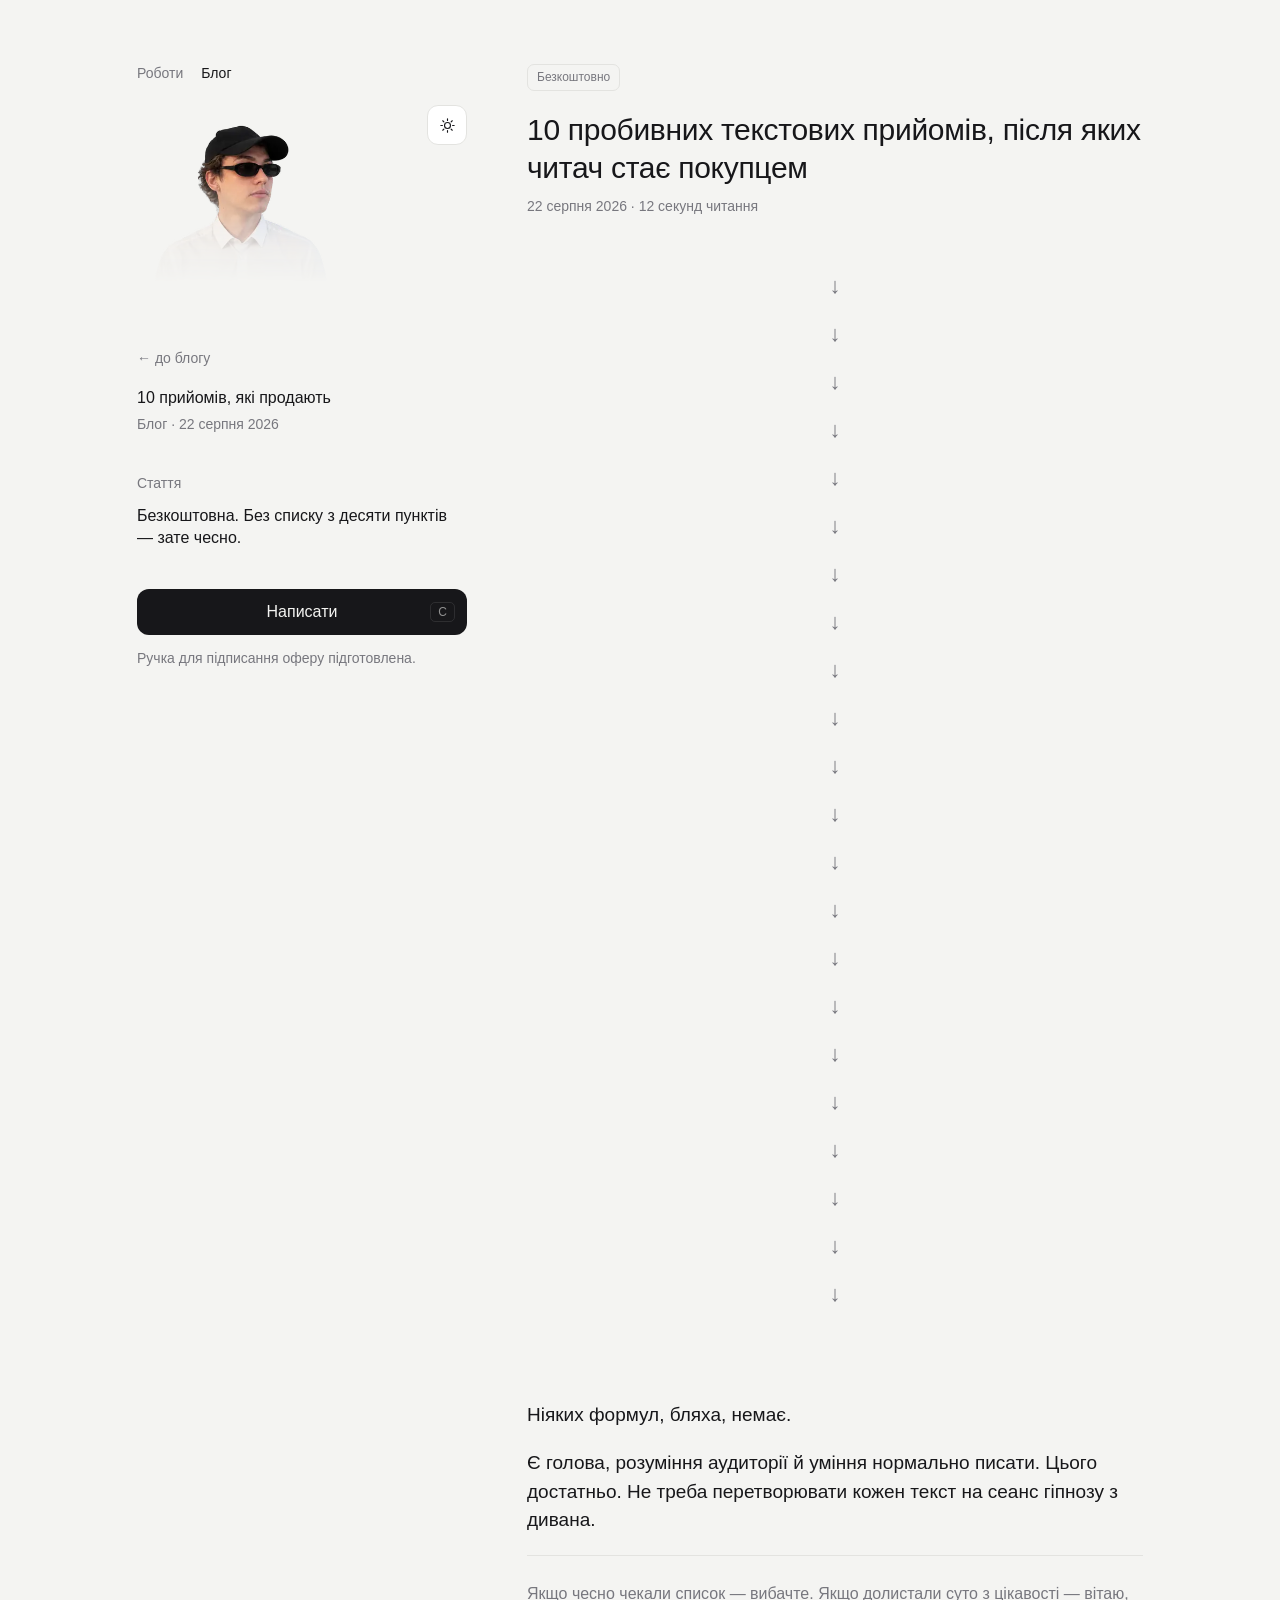
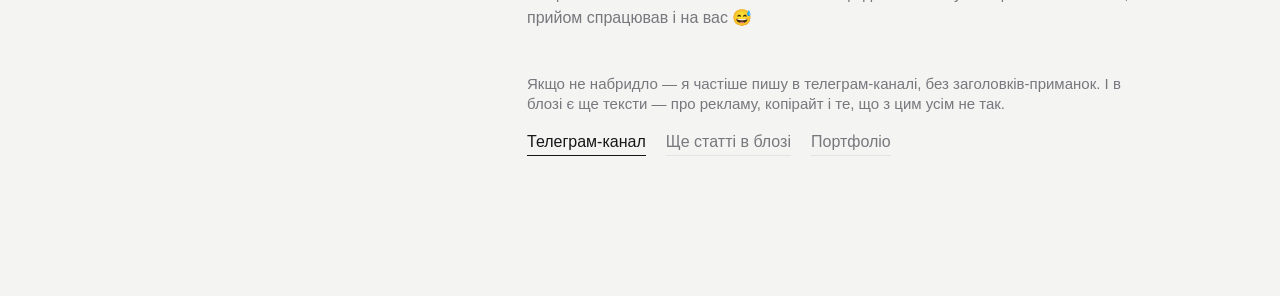
==== blog-10-priyomiv.html @ 0f6c1ead "Initial commit: portfolio site Co-Authored-By: Claude Sonnet 5 <noreply@anthropic.com> Claude-Sessio" ====
<!DOCTYPE html>
<html lang="uk" data-theme="light">
<head>
<meta charset="utf-8">
<meta name="viewport" content="width=device-width, initial-scale=1">
<title>10 пробивних текстових прийомів — Іван Мандровний</title>
<meta name="description" content="Список обіцяно в заголовку. Що з ним сталось далі — читайте.">
<style>
  :root {
    --bg: #1a1a1c;
    --panel: #232326;
    --text: #ededee;
    --muted: #93939a;
    --line: #313136;
    --radius: 20px;
  }
  html[data-theme="light"] {
    --bg: #f4f4f2;
    --panel: #ffffff;
    --text: #17171a;
    --muted: #77777e;
    --line: #e3e3e0;
  }
  * { box-sizing: border-box; margin: 0; padding: 0; }
  body {
    background: var(--bg);
    color: var(--text);
    font-family: -apple-system, BlinkMacSystemFont, "Inter", "Segoe UI", sans-serif;
    font-size: 16px;
    line-height: 1.375;
    -webkit-font-smoothing: antialiased;
    transition: background .25s ease, color .25s ease;
  }
  a { color: inherit; }

  .wrap {
    max-width: 1054px;
    margin: 0 auto;
    padding: 0 24px;
    display: grid;
    grid-template-columns: 330px 1fr;
    gap: 60px;
    align-items: start;
  }

  /* ---------- ЛІВА КОЛОНКА ---------- */
  .side {
    position: sticky;
    top: 0;
    display: flex;
    flex-direction: column;
    align-items: flex-start;
    padding: 64px 0 56px;
  }
  .pagenav {
    display: flex;
    gap: 18px;
    margin-bottom: 22px;
    font-size: 14px;
  }
  .pagenav a { color: var(--muted); text-decoration: none; }
  .pagenav a.active { color: var(--text); }
  .pagenav a:hover { color: var(--text); }

  .head {
    display: flex;
    align-items: flex-start;
    justify-content: space-between;
    width: 100%;
    margin-bottom: 34px;
  }
  .portrait {
    position: relative;
    width: 236px; height: 236px;
    margin: -26px 0 0 -18px;
    -webkit-mask-image: linear-gradient(to bottom, #000 0%, #000 38%, rgba(0,0,0,.62) 58%, rgba(0,0,0,.22) 73%, transparent 86%);
    mask-image: linear-gradient(to bottom, #000 0%, #000 38%, rgba(0,0,0,.62) 58%, rgba(0,0,0,.22) 73%, transparent 86%);
  }
  .portrait img {
    position: absolute; inset: 0;
    width: 100%; height: 100%;
    object-fit: contain;
    opacity: 0; pointer-events: none;
  }
  .portrait img.on { opacity: 1; }

  .toggle {
    flex: none;
    width: 40px; height: 40px;
    border-radius: 11px;
    background: var(--panel);
    border: 1px solid var(--line);
    color: var(--text);
    cursor: pointer;
    display: flex; align-items: center; justify-content: center;
  }
  .toggle svg { display: block; }
  html[data-theme="light"] .i-moon { display: none; }
  html[data-theme="dark"]  .i-sun  { display: none; }

  .back {
    color: var(--muted);
    text-decoration: none;
    font-size: 14px;
    margin-bottom: 18px;
  }
  .back:hover { color: var(--text); }

  .brand { font-size: 16px; margin-bottom: 6px; }
  .brand-sub { color: var(--muted); font-size: 14px; margin-bottom: 40px; }

  .label {
    color: var(--muted);
    font-size: 14px;
    margin-bottom: 12px;
  }
  .block { margin-bottom: 40px; }

  .contact-btn {
    display: flex; align-items: center; justify-content: center;
    position: relative;
    width: 100%;
    height: 46px;
    border-radius: 12px;
    background: var(--text);
    color: var(--bg);
    font-size: 16px;
    font-family: inherit;
    border: none;
    cursor: pointer;
    transition: opacity .2s;
  }
  .contact-btn:hover { opacity: .85; }
  .contact-btn kbd {
    position: absolute; right: 12px;
    font-family: inherit; font-size: 12px;
    border: 1px solid rgba(128,128,128,.4);
    border-radius: 5px;
    padding: 2px 7px;
    opacity: .55;
  }
  .kicker { margin-top: 14px; color: var(--muted); font-size: 14px; }

  /* ---------- ПРАВА КОЛОНКА ---------- */
  .feed { padding: 64px 0 140px; max-width: 620px; }

  .badge {
    display: inline-block;
    font-size: 12px;
    padding: 4px 9px;
    border-radius: 7px;
    color: var(--muted);
    border: 1px solid var(--line);
    margin-bottom: 20px;
  }

  .feed h1 {
    font-size: 30px;
    font-weight: 500;
    line-height: 1.28;
    letter-spacing: -0.01em;
    margin-bottom: 10px;
  }
  .meta {
    color: var(--muted);
    font-size: 14px;
    margin-bottom: 8px;
  }

  .tease {
    display: flex;
    flex-direction: column;
    align-items: center;
    padding: 50px 0 70px;
  }
  .tease span {
    font-size: 22px;
    line-height: 1;
    color: var(--muted);
    margin-bottom: 26px;
  }

  .punch p {
    font-size: 19px;
    line-height: 1.5;
    margin-bottom: 20px;
  }
  .punch p.quiet {
    color: var(--muted);
    font-size: 16px;
    margin-top: 12px;
    border-top: 1px solid var(--line);
    padding-top: 26px;
  }

  .more { margin-top: 44px; }
  .more p { color: var(--muted); font-size: 15px; margin-bottom: 16px; }
  .more .links { display: flex; gap: 20px; flex-wrap: wrap; }
  .more .links a {
    color: var(--muted);
    text-decoration: none;
    border-bottom: 1px solid var(--line);
    padding-bottom: 2px;
  }
  .more .links a:hover { color: var(--text); }
  .more .links a.tg { color: var(--text); border-color: var(--text); }

  @media (max-width: 900px) {
    .wrap { grid-template-columns: 1fr; gap: 36px; padding: 0 20px; }
    .side { position: static; padding: 40px 0 0; }
    .feed { padding-top: 0; max-width: none; }
  }
</style>
</head>
<body>

<div class="wrap">

  <aside class="side">
    <div class="pagenav">
      <a href="index.html">Роботи</a>
      <a href="blog.html" class="active">Блог</a>
    </div>
    <div class="head">
      <div class="portrait" id="portrait"></div>
      <button class="toggle" id="themeBtn" title="Тема" aria-label="Тема"><svg class="i-sun" viewBox="0 0 24 24" width="17" height="17" fill="none" stroke="currentColor" stroke-width="1.6" stroke-linecap="round"><circle cx="12" cy="12" r="4.2"/><path d="M12 2.6v2.2M12 19.2v2.2M2.6 12h2.2M19.2 12h2.2M5.3 5.3l1.6 1.6M17.1 17.1l1.6 1.6M18.7 5.3l-1.6 1.6M6.9 17.1l-1.6 1.6"/></svg><svg class="i-moon" viewBox="0 0 24 24" width="17" height="17" fill="none" stroke="currentColor" stroke-width="1.6" stroke-linecap="round" stroke-linejoin="round"><path d="M20.5 14.6A8.6 8.6 0 0 1 9.4 3.5a8.6 8.6 0 1 0 11.1 11.1z"/></svg></button>
    </div>

    <a class="back" href="blog.html">← до блогу</a>

    <div class="brand">10 прийомів, які продають</div>
    <div class="brand-sub">Блог · 22 серпня 2026</div>

    <div class="block">
      <div class="label">Стаття</div>
      <p>Безкоштовна. Без списку з десяти пунктів — зате чесно.</p>
    </div>

    <button class="contact-btn" id="contactBtn">Написати <kbd>C</kbd></button>
    <div class="kicker">Ручка для підписання оферу підготовлена.</div>
  </aside>

  <main class="feed">
    <span class="badge">Безкоштовно</span>
    <h1>10 пробивних текстових прийомів, після яких читач стає покупцем</h1>
    <div class="meta">22 серпня 2026 · 12 секунд читання</div>

    <div class="tease">
      <span>↓</span><span>↓</span><span>↓</span><span>↓</span><span>↓</span>
      <span>↓</span><span>↓</span><span>↓</span><span>↓</span><span>↓</span>
      <span>↓</span><span>↓</span><span>↓</span><span>↓</span><span>↓</span>
      <span>↓</span><span>↓</span><span>↓</span><span>↓</span><span>↓</span>
      <span>↓</span><span>↓</span>
    </div>

    <div class="punch">
      <p>Ніяких формул, бляха, немає.</p>
      <p>Є голова, розуміння аудиторії й уміння нормально писати. Цього достатньо. Не треба перетворювати кожен текст на сеанс гіпнозу з дивана.</p>
      <p class="quiet">Якщо чесно чекали список — вибачте. Якщо долистали суто з цікавості — вітаю, прийом спрацював і на вас 😅</p>
    </div>

    <div class="more">
      <p>Якщо не набридло — я частіше пишу в телеграм-каналі, без заголовків-приманок. І в блозі є ще тексти — про рекламу, копірайт і те, що з цим усім не так.</p>
      <div class="links">
        <a class="tg" href="https://t.me/username">Телеграм-канал</a>
        <a href="blog.html">Ще статті в блозі</a>
        <a href="index.html">Портфоліо</a>
      </div>
    </div>
  </main>

</div>

<script>
  const root = document.documentElement;

  const SFX_VOLUME = 0.5;
  const sfx = new Audio('sound/toggle.mp3');
  sfx.preload = 'auto';
  function clack() {
    try {
      const a = sfx.cloneNode();
      a.volume = SFX_VOLUME;
      a.play().catch(() => {});
    } catch (e) {}
  }

  const FRAME_COUNT = 38;
  const DURATION = 900;
  const box = document.getElementById('portrait');
  const imgs = [];
  for (let i = 1; i <= FRAME_COUNT; i++) {
    const im = new Image();
    im.src = `frames/hat_${String(i).padStart(3,'0')}.webp`;
    im.alt = i === 1 ? 'Іван Мандровний' : '';
    if (i === 1) im.className = 'on';
    box.appendChild(im);
    imgs.push(im);
  }
  let current = 0, target = 0, raf = null, last = null;
  const show = idx => { const i = Math.round(idx); imgs.forEach((im,k) => im.classList.toggle('on', k === i)); };
  function tick(ts) {
    if (last === null) last = ts;
    const step = (FRAME_COUNT - 1) * ((ts - last) / DURATION);
    last = ts;
    if (current < target) current = Math.min(target, current + step);
    else if (current > target) current = Math.max(target, current - step);
    show(current);
    if (current !== target) raf = requestAnimationFrame(tick);
    else { raf = null; last = null; }
  }
  function setTheme(dark) {
    root.dataset.theme = dark ? 'dark' : 'light';
    target = dark ? FRAME_COUNT - 1 : 0;
    if (!raf) { last = null; raf = requestAnimationFrame(tick); }
  }
  document.getElementById('themeBtn').addEventListener('click', () => {
    const dark = root.dataset.theme !== 'dark';
    clack();
    setTheme(dark);
  });

  const go = () => { window.location.href = 'mailto:mandrovnyi@gmail.com'; };
  document.getElementById('contactBtn').addEventListener('click', go);
  document.addEventListener('keydown', e => {
    if ((e.key === 'c' || e.key === 'с') && !e.metaKey && !e.ctrlKey && !e.altKey) go();
  });
</script>
</body>
</html>
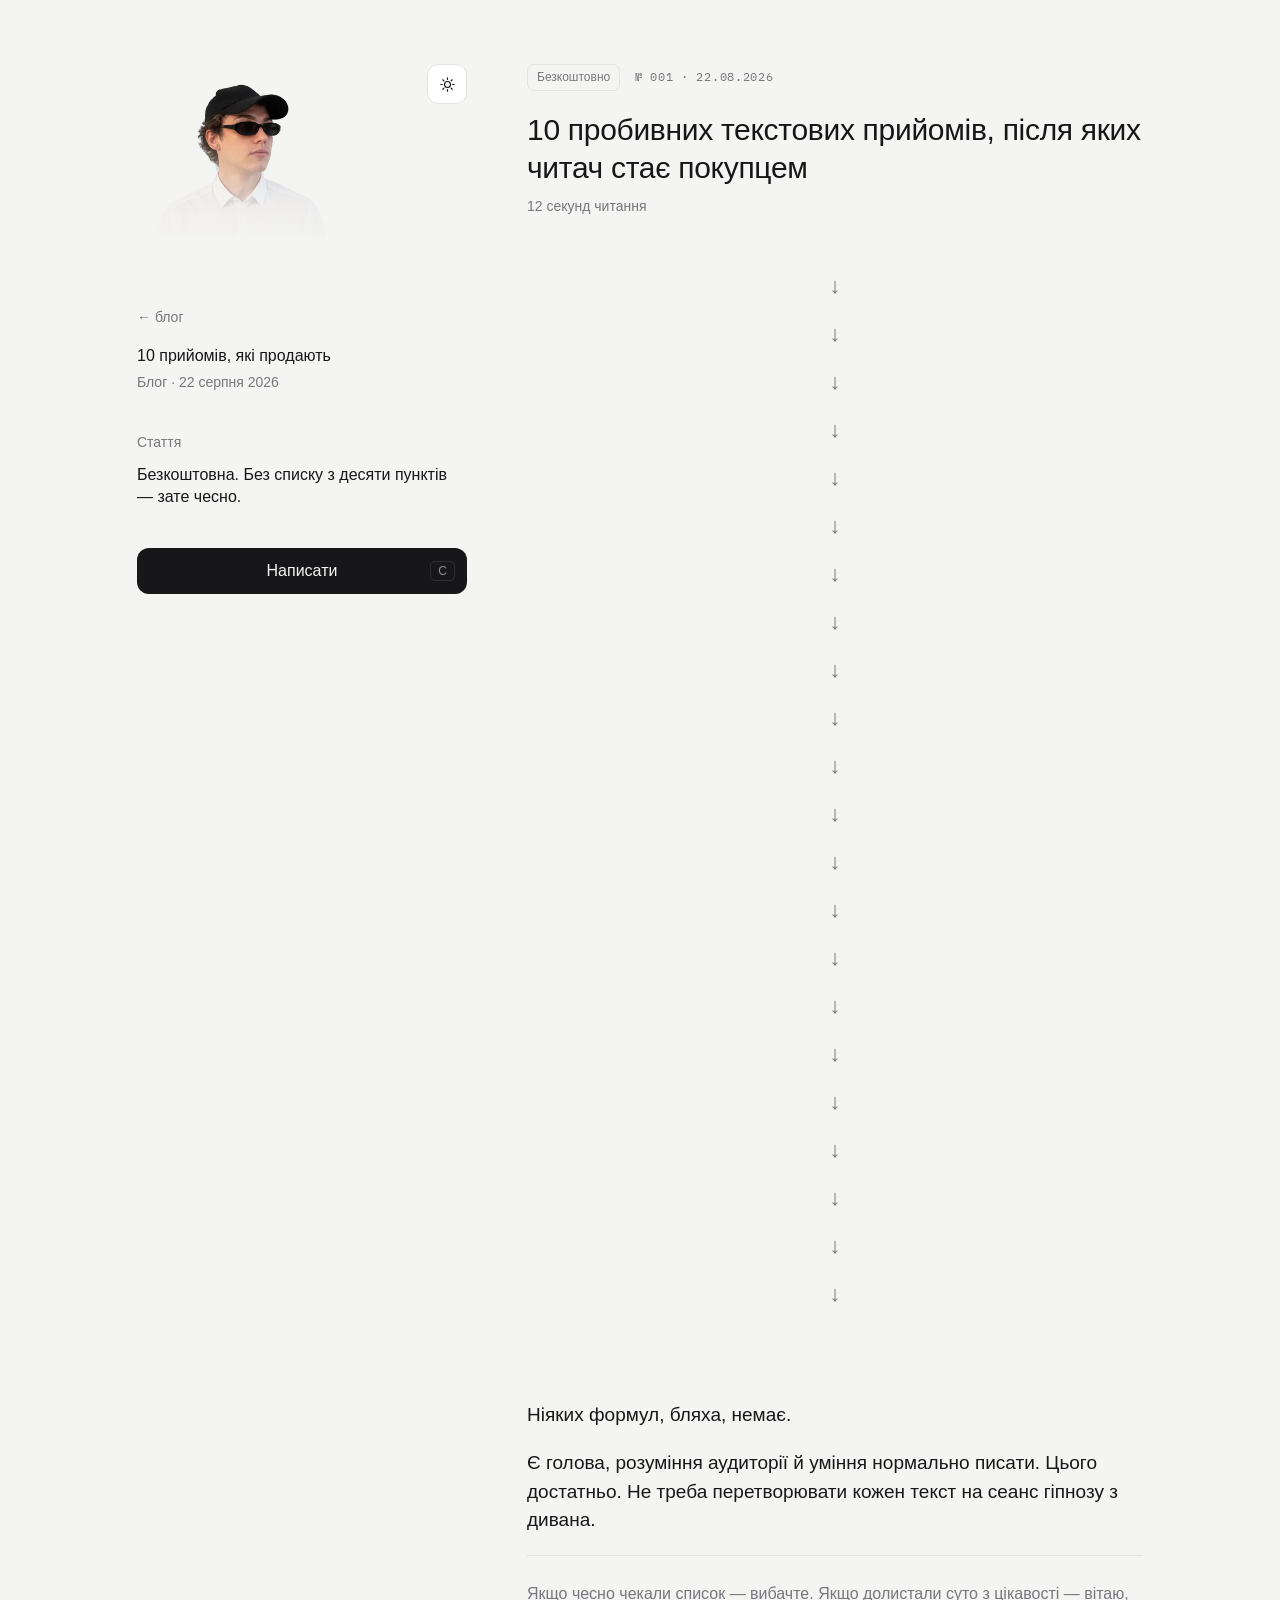
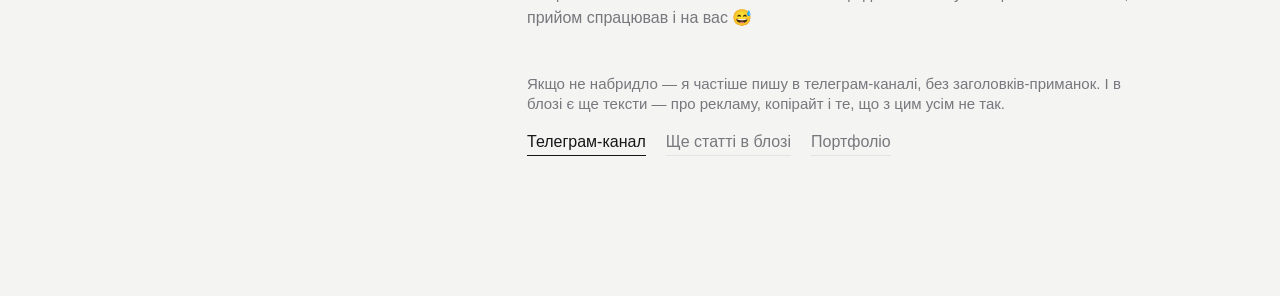
==== commit e3642318: "Redesign as two folders, separate blog page and #ВАРТОЖИТИ case - Portfolio (/) and blog (/blog) are" ====
--- a/blog-10-priyomiv.html
+++ b/blog-10-priyomiv.html
@@ -5,6 +5,9 @@
 <meta name="viewport" content="width=device-width, initial-scale=1">
 <title>10 пробивних текстових прийомів — Іван Мандровний</title>
 <meta name="description" content="Список обіцяно в заголовку. Що з ним сталось далі — читайте.">
+<link rel="preconnect" href="https://fonts.googleapis.com">
+<link rel="preconnect" href="https://fonts.gstatic.com" crossorigin>
+<link href="https://fonts.googleapis.com/css2?family=IBM+Plex+Mono:wght@400&display=swap" rel="stylesheet">
 <style>
   :root {
     --bg: #1a1a1c;
@@ -12,6 +15,7 @@
     --text: #ededee;
     --muted: #93939a;
     --line: #313136;
+    --sunk: #1f1f22;
     --radius: 20px;
   }
   html[data-theme="light"] {
@@ -20,6 +24,7 @@
     --text: #17171a;
     --muted: #77777e;
     --line: #e3e3e0;
+    --sunk: #ebebe7;
   }
   * { box-sizing: border-box; margin: 0; padding: 0; }
   body {
@@ -32,6 +37,14 @@
     transition: background .25s ease, color .25s ease;
   }
   a { color: inherit; }
+  .mono {
+    font-family: "IBM Plex Mono", ui-monospace, monospace;
+    font-size: 12px;
+    font-weight: 400;
+    letter-spacing: .06em;
+    text-transform: uppercase;
+    color: var(--muted);
+  }
 
   .wrap {
     max-width: 1054px;
@@ -52,15 +65,6 @@
     align-items: flex-start;
     padding: 64px 0 56px;
   }
-  .pagenav {
-    display: flex;
-    gap: 18px;
-    margin-bottom: 22px;
-    font-size: 14px;
-  }
-  .pagenav a { color: var(--muted); text-decoration: none; }
-  .pagenav a.active { color: var(--text); }
-  .pagenav a:hover { color: var(--text); }
 
   .head {
     display: flex;
@@ -139,7 +143,6 @@
     padding: 2px 7px;
     opacity: .55;
   }
-  .kicker { margin-top: 14px; color: var(--muted); font-size: 14px; }
 
   /* ---------- ПРАВА КОЛОНКА ---------- */
   .feed { padding: 64px 0 140px; max-width: 620px; }
@@ -153,6 +156,7 @@
     border: 1px solid var(--line);
     margin-bottom: 20px;
   }
+  .issue { margin-left: 10px; }
 
   .feed h1 {
     font-size: 30px;
@@ -217,16 +221,12 @@
 <div class="wrap">
 
   <aside class="side">
-    <div class="pagenav">
-      <a href="index.html">Роботи</a>
-      <a href="blog.html" class="active">Блог</a>
-    </div>
     <div class="head">
       <div class="portrait" id="portrait"></div>
       <button class="toggle" id="themeBtn" title="Тема" aria-label="Тема"><svg class="i-sun" viewBox="0 0 24 24" width="17" height="17" fill="none" stroke="currentColor" stroke-width="1.6" stroke-linecap="round"><circle cx="12" cy="12" r="4.2"/><path d="M12 2.6v2.2M12 19.2v2.2M2.6 12h2.2M19.2 12h2.2M5.3 5.3l1.6 1.6M17.1 17.1l1.6 1.6M18.7 5.3l-1.6 1.6M6.9 17.1l-1.6 1.6"/></svg><svg class="i-moon" viewBox="0 0 24 24" width="17" height="17" fill="none" stroke="currentColor" stroke-width="1.6" stroke-linecap="round" stroke-linejoin="round"><path d="M20.5 14.6A8.6 8.6 0 0 1 9.4 3.5a8.6 8.6 0 1 0 11.1 11.1z"/></svg></button>
     </div>
 
-    <a class="back" href="blog.html">← до блогу</a>
+    <a class="back" href="/blog">← блог</a>
 
     <div class="brand">10 прийомів, які продають</div>
     <div class="brand-sub">Блог · 22 серпня 2026</div>
@@ -237,13 +237,13 @@
     </div>
 
     <button class="contact-btn" id="contactBtn">Написати <kbd>C</kbd></button>
-    <div class="kicker">Ручка для підписання оферу підготовлена.</div>
   </aside>
 
   <main class="feed">
     <span class="badge">Безкоштовно</span>
+    <span class="mono issue">№ 001 · 22.08.2026</span>
     <h1>10 пробивних текстових прийомів, після яких читач стає покупцем</h1>
-    <div class="meta">22 серпня 2026 · 12 секунд читання</div>
+    <div class="meta">12 секунд читання</div>
 
     <div class="tease">
       <span>↓</span><span>↓</span><span>↓</span><span>↓</span><span>↓</span>
@@ -263,8 +263,8 @@
       <p>Якщо не набридло — я частіше пишу в телеграм-каналі, без заголовків-приманок. І в блозі є ще тексти — про рекламу, копірайт і те, що з цим усім не так.</p>
       <div class="links">
         <a class="tg" href="https://t.me/username">Телеграм-канал</a>
-        <a href="blog.html">Ще статті в блозі</a>
-        <a href="index.html">Портфоліо</a>
+        <a href="/blog">Ще статті в блозі</a>
+        <a href="/">Портфоліо</a>
       </div>
     </div>
   </main>
